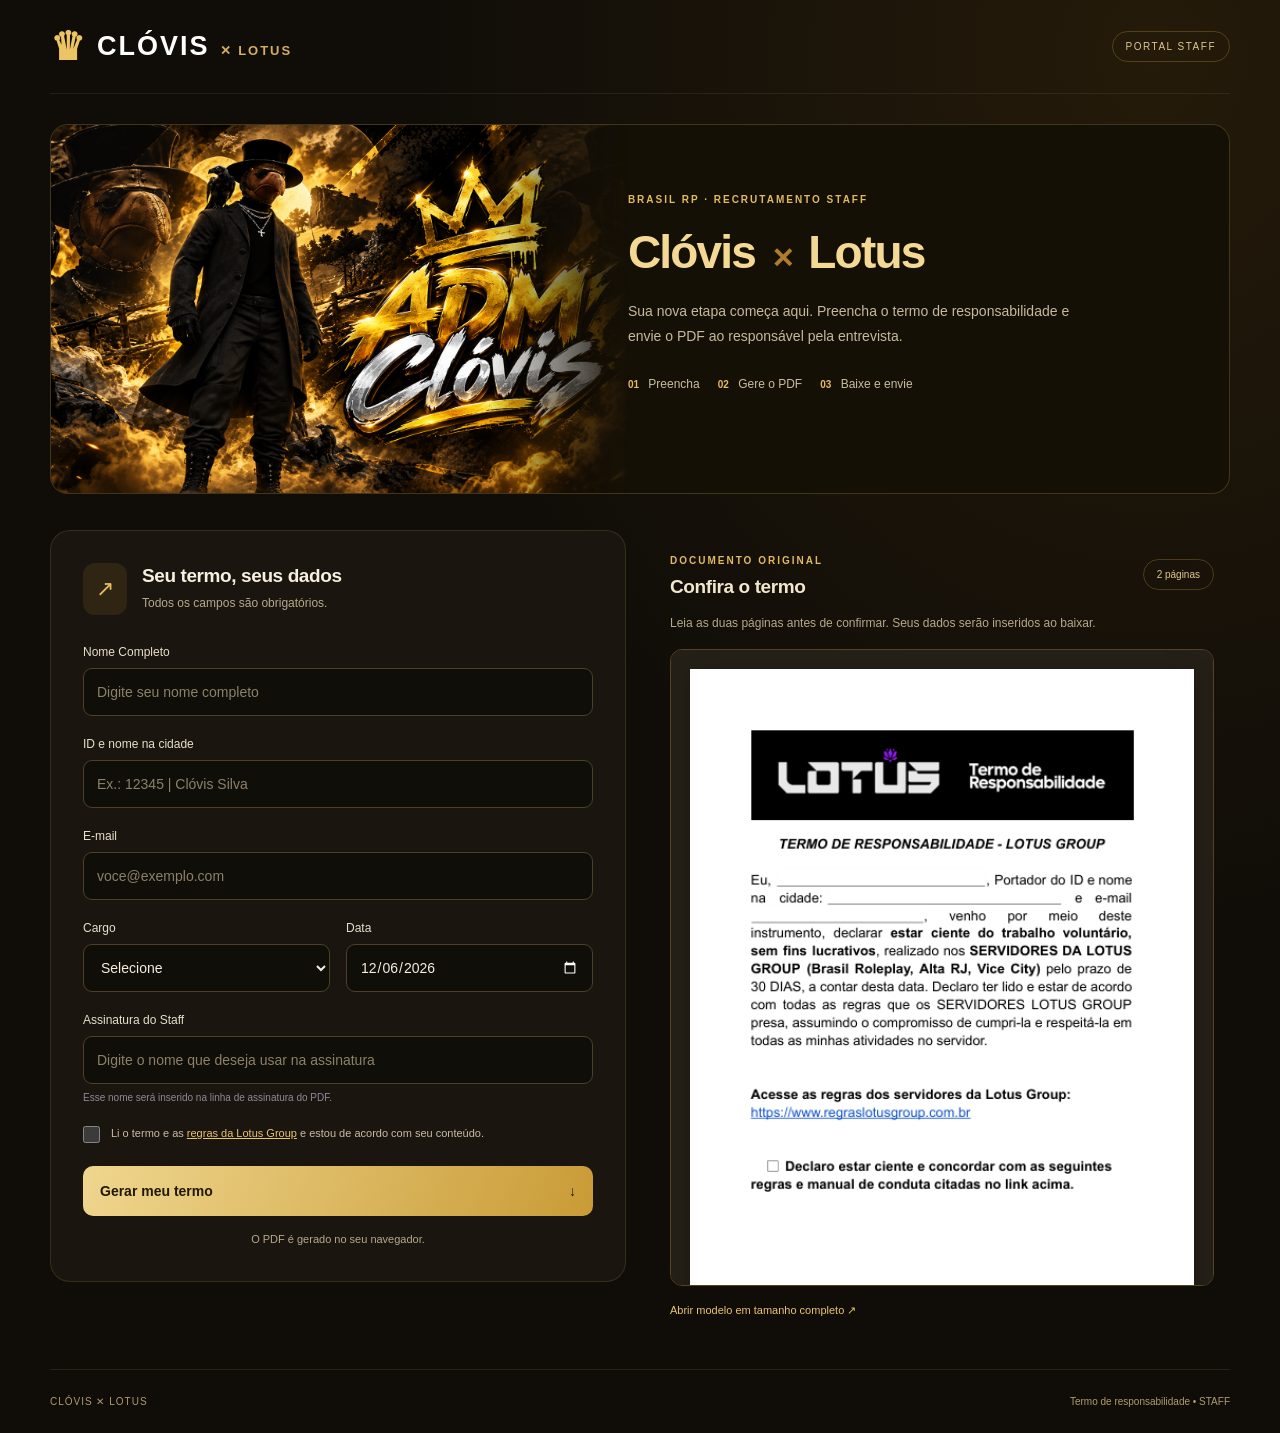
==== index.html @ dcbd93da "Add files via upload" ====
<!doctype html><html lang="pt-BR"><head><meta charset="utf-8"><meta name="viewport" content="width=device-width,initial-scale=1"><meta name="theme-color" content="#100d08"><title>Clóvis X Lotus | Termo STAFF</title><link rel="stylesheet" href="style.css?v=gold-glow-1"><script defer src="assets/pdf-lib.min.js"></script><script defer src="assets/fontkit.min.js"></script><script defer src="assets/embedded.js"></script><script defer src="app.js?v=5"></script></head><body><header><a class="brand" href="./"><span class="flower">♛</span> CLÓVIS <small>✕ LOTUS</small></a><span class="tag">PORTAL STAFF</span></header><main><section class="intro"><img class="hero-character" src="assets/clovis.png" alt="Personagem Clóvis de cartola, máscara e roupa preta em cenário dourado"><div class="hero-copy"><span class="eyebrow">BRASIL RP · RECRUTAMENTO STAFF</span><h1>Clóvis <span>✕</span> Lotus</h1><p>Sua nova etapa começa aqui. Preencha o termo de responsabilidade e envie o PDF ao responsável pela entrevista.</p><div class="steps"><span><b>01</b> Preencha</span><span><b>02</b> Gere o PDF</span><span><b>03</b> Baixe e envie</span></div></div></section><div class="workspace"><section class="card"><div class="cardhead"><span class="icon">↗</span><div><h2>Seu termo, seus dados</h2><p>Todos os campos são obrigatórios.</p></div></div><form id="form"><label>Nome Completo<input name="nome" required maxlength="80" autocomplete="name" placeholder="Digite seu nome completo"></label><label>ID e nome na cidade<input name="cidade" required maxlength="80" placeholder="Ex.: 12345 | Clóvis Silva"></label><label>E-mail<input name="email" type="email" required maxlength="90" autocomplete="email" placeholder="voce@exemplo.com"></label><div class="row"><label>Cargo<select name="cargo" required><option value="">Selecione</option><option>Ajudante</option><option>Suporte</option><option>Moderador</option><option>Administrador</option></select></label><label>Data<input name="data" type="date" required></label></div><label>Assinatura do Staff<input name="assinatura" required maxlength="80" placeholder="Digite o nome que deseja usar na assinatura"><small>Esse nome será inserido na linha de assinatura do PDF.</small></label><label class="consent"><input type="checkbox" name="aceite" required><span>Li o termo e as <a href="https://www.regraslotusgroup.com.br" target="_blank" rel="noopener">regras da Lotus Group</a> e estou de acordo com seu conteúdo.</span></label><button id="download" type="submit">Gerar meu termo <span>↓</span></button><div id="result" hidden><a id="save-pdf" class="save-pdf">Baixar PDF preenchido ↓</a><a id="open-pdf" target="_blank" rel="noopener">Abrir PDF em outra aba ↗</a><small>Se o navegador abrir o documento, use a opção de salvar ou baixar do leitor de PDF.</small></div><p id="status" role="status" aria-live="polite">O PDF é gerado no seu navegador.</p></form></section><aside class="preview"><div class="previewhead"><div><span class="eyebrow">DOCUMENTO ORIGINAL</span><h2>Confira o termo</h2></div><span class="pages">2 páginas</span></div><p class="previewhelp">Leia as duas páginas antes de confirmar. Seus dados serão inseridos ao baixar.</p><div class="sheets"><img src="assets/pagina-1.png" alt="Página 1 do termo de responsabilidade Lotus Group, com campos em branco"><img src="assets/pagina-2.png" alt="Página 2 do termo: regras, assinatura, cargo e data"></div><a class="original" href="modelo.html" target="_blank" rel="noopener">Abrir modelo em tamanho completo ↗</a></aside></div><footer>CLÓVIS ✕ LOTUS <span>Termo de responsabilidade • STAFF</span></footer></main></body></html>
---- style.css ----
:root{color-scheme:dark;font-family:Inter,Arial,sans-serif;color:#f1eff7;background:#100f16}*{box-sizing:border-box}body{margin:0;background:radial-gradient(ellipse at 85% 4%,#2e193d66,transparent 46%)}header,main{max-width:1180px;margin:auto}header{height:94px;display:flex;align-items:center;justify-content:space-between;border-bottom:1px solid #ffffff12}.brand{text-decoration:none;color:white;font-size:27px;font-weight:900;letter-spacing:2px;display:flex;align-items:center;gap:10px}.brand small{font-size:10px;letter-spacing:3px;color:#a5a0b1}.flower{font-size:39px;color:#bc8af5}.tag,.pages{font-size:10px;letter-spacing:1.5px;border:1px solid #ffffff21;border-radius:30px;padding:9px 13px;color:#beb7cb}.intro{padding:62px 0 40px;max-width:780px}.eyebrow{font-size:10px;letter-spacing:2px;font-weight:bold;color:#bb91eb}h1{font-size:53px;line-height:1.12;letter-spacing:-2px;margin:20px 0}h1 em{font-style:normal;color:#bd92f1}.intro>p{font-size:15px;color:#a8a3b3;line-height:1.8;max-width:590px}.steps{display:flex;gap:27px;margin-top:28px;font-size:12px;color:#c3bdce}.steps b{font-size:10px;color:#b98ded;margin-right:6px}.workspace{display:grid;grid-template-columns:1fr 1fr;gap:28px;align-items:start}.card{background:#1a1822;border:1px solid #ffffff12;border-radius:20px;padding:32px}.cardhead{display:flex;align-items:center;gap:15px;margin-bottom:30px}.icon{background:#a576df22;padding:13px;border-radius:12px;color:#c7a2f7;font-size:22px}h2{font-size:19px;letter-spacing:-.4px;margin:0}.cardhead p,.previewhelp{font-size:12px;color:#9c96a9;margin:7px 0 0;line-height:1.6}label{display:block;font-size:12px;color:#ded9e8;margin-bottom:21px}input,select{display:block;margin-top:9px;width:100%;height:48px;background:#111017;border:1px solid #38323f;border-radius:9px;color:#f1edf8;padding:0 13px;font:inherit;font-size:14px}input::placeholder{color:#756e82}input:focus,select:focus{outline:2px solid #ae7de1;outline-offset:2px}small{display:block;font-size:10px;color:#8f889b;margin-top:8px}.row{display:grid;grid-template-columns:1fr 1fr;gap:16px}.consent{display:flex;align-items:flex-start;gap:11px;color:#b6aebf;line-height:1.7;font-size:11px;margin-top:5px}.consent input{width:17px;height:17px;flex-shrink:0;margin:2px 0;accent-color:#bc88f2}a{color:#c9a5f2}button{width:100%;border:0;border-radius:10px;background:#bd91f0;color:#21132f;font-size:14px;font-weight:700;cursor:pointer;padding:17px;text-align:left;display:flex;justify-content:space-between}button:hover{background:#cda9f8}button:disabled{opacity:.6;cursor:wait}#status{text-align:center;color:#a39aac;font-size:11px;line-height:1.6;margin:15px 0 0}.preview{padding:20px 16px 0}.previewhead{display:flex;justify-content:space-between;align-items:center}.previewhead h2{margin-top:8px}.pages{letter-spacing:0}.previewhelp{margin:16px 0}.sheets{height:637px;overflow:auto;background:#24212c;border:1px solid #39323f;border-radius:12px;padding:19px;scrollbar-color:#6b527f #24212c}.sheets img{display:block;width:100%;margin-bottom:18px;box-shadow:0 5px 20px #0005}.sheets img:last-child{margin-bottom:0}.original{display:block;font-size:11px;margin-top:18px;text-decoration:none}footer{display:flex;justify-content:space-between;border-top:1px solid #ffffff12;margin-top:52px;padding:26px 0;color:#756e83;font-size:10px;letter-spacing:1px}footer span{letter-spacing:0}@media(max-width:1220px){header,main{margin-left:28px;margin-right:28px}}@media(max-width:740px){header{height:75px}.intro{padding-top:40px}h1{font-size:38px}.workspace{grid-template-columns:1fr}.card{padding:24px}.preview{padding:12px 0}.steps{gap:16px;font-size:11px}.sheets{height:500px}footer{gap:15px;line-height:1.7}.brand{font-size:23px}.brand small{display:none}header,main{margin-left:19px;margin-right:19px}}

/* Clóvis X Lotus */
:root{background:#100d08;color:#f7f0e0}body{background:radial-gradient(ellipse at 90% 4%,#79501133,transparent 45%)}.flower{color:#ecc464}.brand small{color:#d3af63;font-size:13px;letter-spacing:2px}.tag,.pages{border-color:#d4ac4a44;color:#dfc88f}.intro{max-width:none;position:relative;min-height:370px;margin:30px 0 36px;padding:0;overflow:hidden;border-radius:18px;border:1px solid #dab96338;background:#151006}.hero-character{position:absolute;width:49%;height:100%;object-fit:cover;object-position:29% center;mask-image:linear-gradient(90deg,#000 75%,transparent)}.hero-copy{position:relative;padding:64px 35px 55px;margin-left:46%}.eyebrow{color:#e1ba61}h1{font-size:46px;letter-spacing:-1.8px;white-space:nowrap;color:#f3d994}h1 span{font-size:28px;color:#af7e28;margin:0 5px}.hero-copy p{font-size:14px;color:#c6b99d;line-height:1.8;max-width:465px}.steps b{color:#e5bd60}.steps{gap:18px}.steps span{color:#c9bca3}.card{background:#1a160f;border-color:#dfbd5e24}.icon{color:#e6bd60;background:#b6852922}label{color:#e7dfcd}input,select{background:#100e09;border-color:#4c4028;color:#f5eddf}input::placeholder{color:#8c8069}input:focus,select:focus{outline-color:#d2a84b}.consent input{accent-color:#deb754}a{color:#e8c46f}.consent{color:#c8bca5}button{background:linear-gradient(110deg,#efd68e,#c99b36);color:#211805}button:hover{background:#f3dba0}.sheets{background:#252017;border-color:#544326;scrollbar-color:#917139 #252017}.previewhelp,.cardhead p,#status{color:#b6a88c}.previewhead h2{color:#f2e6cd}footer{color:#b09b70;border-color:#d4b45a22}.save-pdf{display:block;text-align:center;padding:15px;background:#edc96e;color:#201706;border-radius:8px;font-weight:bold;text-decoration:none;margin-bottom:13px}#result{border:1px solid #cba24555;background:#bd8f2110;padding:16px;border-radius:10px;margin-top:18px}#result[hidden]{display:none}#open-pdf{font-size:12px;display:block;text-align:center}#result small{line-height:1.6;text-align:center;color:#bfae8e;margin-top:12px}@media(max-width:740px){.intro{min-height:480px;margin-top:22px}.hero-character{width:100%;height:300px;object-position:28% 40%;mask-image:linear-gradient(180deg,#000 60%,transparent)}.hero-copy{margin:0;padding:270px 22px 28px}.hero-copy h1{font-size:35px;margin:14px 0}.hero-copy p{font-size:13px}.hero-copy .steps{gap:13px;font-size:10px}.brand small{display:block;font-size:10px}.brand{font-size:20px;gap:7px}.tag{font-size:8px;padding:8px}.steps b{margin-right:3px}}

/* Brilho dourado suave nas bordas */
@keyframes lotus-gold-pulse {
  0%,100% { border-color:rgba(190,145,48,.35); box-shadow:0 0 3px rgba(224,174,53,.08),inset 0 0 2px rgba(224,174,53,.03); }
  50% { border-color:rgba(244,199,91,.90); box-shadow:0 0 13px rgba(224,174,53,.26),inset 0 0 5px rgba(224,174,53,.08); }
}
.card,.intro,.sheets { animation:lotus-gold-pulse 3.8s ease-in-out infinite; }
input:not([type="checkbox"]),select { animation:lotus-gold-pulse 3.8s ease-in-out infinite; }
form>label:nth-of-type(2) input { animation-delay:.25s; }
form>label:nth-of-type(3) input { animation-delay:.5s; }
.row input,.row select { animation-delay:.75s; }
form>label:nth-of-type(4) input { animation-delay:1s; }
input:not([type="checkbox"]):focus,select:focus { animation:none; border-color:#f0ca72; box-shadow:0 0 14px #e0ae3540; }
@media(prefers-reduced-motion:reduce) {
 .card,.intro,.sheets,input:not([type="checkbox"]),select { animation:none; border-color:#b58b3b; }
}
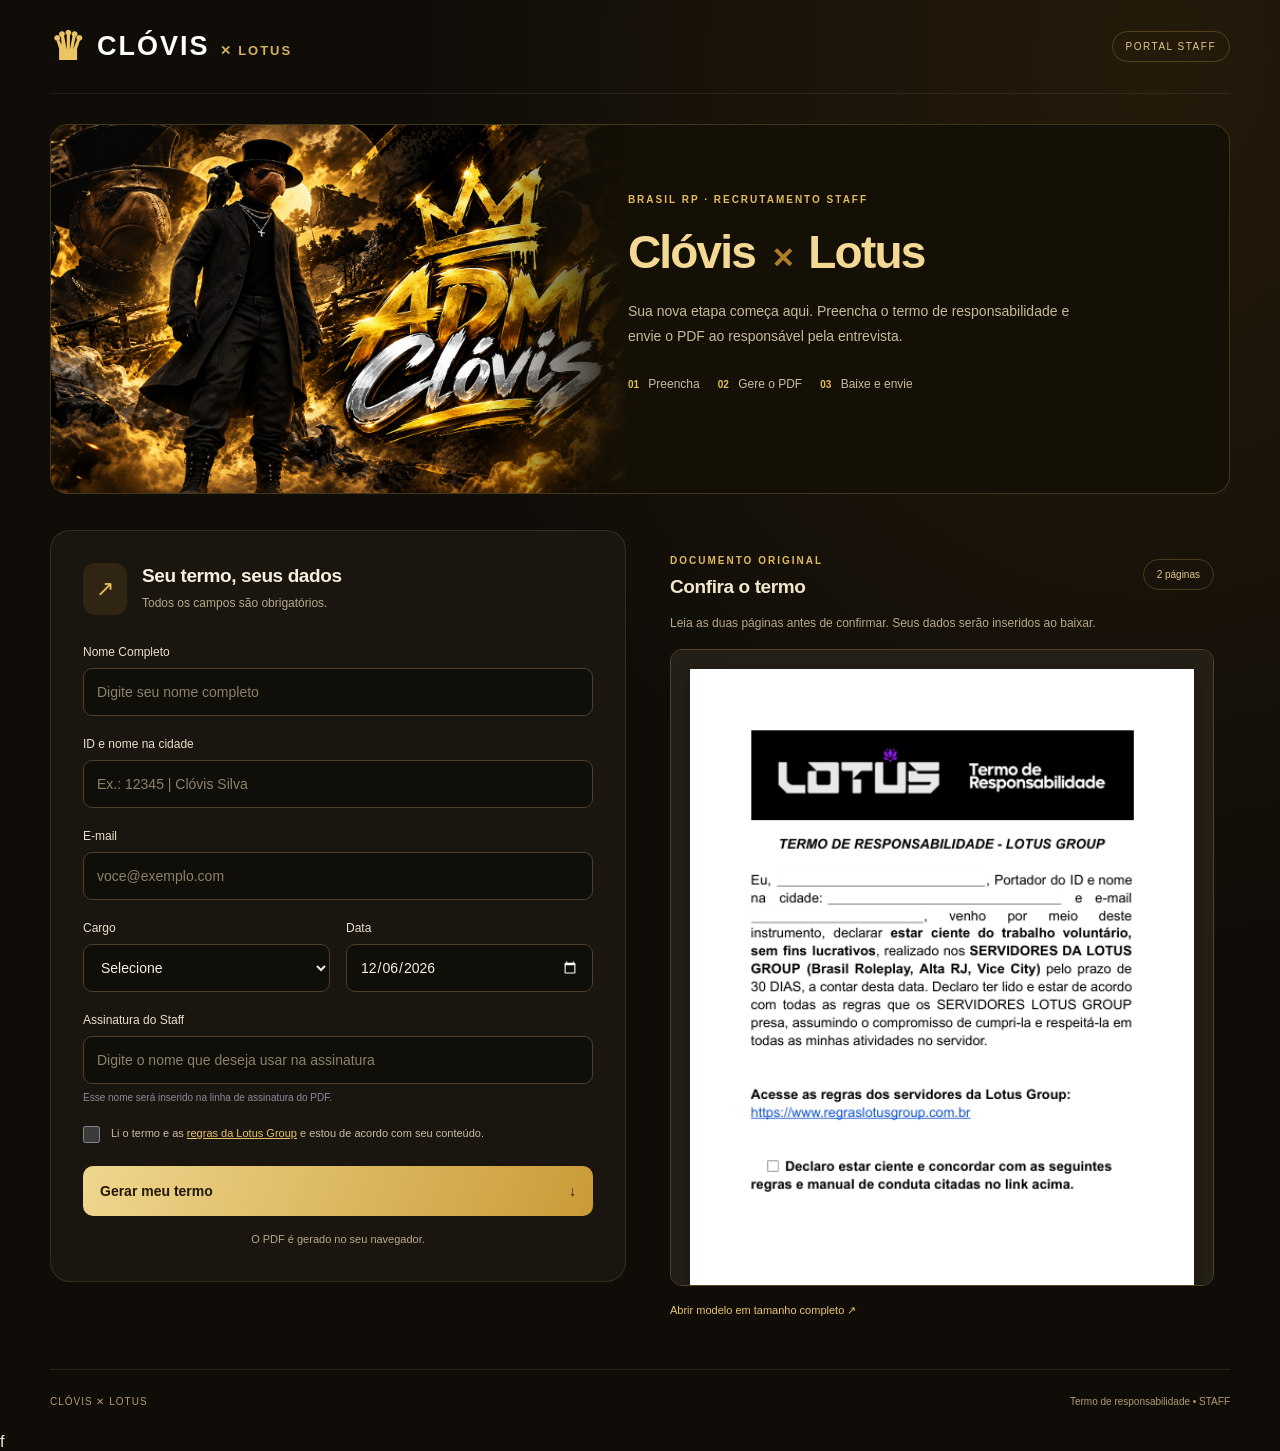
==== commit 35f6679f: "Add Google Tag Manager script to index.html" ====
--- a/index.html
+++ b/index.html
@@ -1 +1,10 @@
-<!doctype html><html lang="pt-BR"><head><meta charset="utf-8"><meta name="viewport" content="width=device-width,initial-scale=1"><meta name="theme-color" content="#100d08"><title>Clóvis X Lotus | Termo STAFF</title><link rel="stylesheet" href="style.css?v=gold-glow-1"><script defer src="assets/pdf-lib.min.js"></script><script defer src="assets/fontkit.min.js"></script><script defer src="assets/embedded.js"></script><script defer src="app.js?v=5"></script></head><body><header><a class="brand" href="./"><span class="flower">♛</span> CLÓVIS <small>✕ LOTUS</small></a><span class="tag">PORTAL STAFF</span></header><main><section class="intro"><img class="hero-character" src="assets/clovis.png" alt="Personagem Clóvis de cartola, máscara e roupa preta em cenário dourado"><div class="hero-copy"><span class="eyebrow">BRASIL RP · RECRUTAMENTO STAFF</span><h1>Clóvis <span>✕</span> Lotus</h1><p>Sua nova etapa começa aqui. Preencha o termo de responsabilidade e envie o PDF ao responsável pela entrevista.</p><div class="steps"><span><b>01</b> Preencha</span><span><b>02</b> Gere o PDF</span><span><b>03</b> Baixe e envie</span></div></div></section><div class="workspace"><section class="card"><div class="cardhead"><span class="icon">↗</span><div><h2>Seu termo, seus dados</h2><p>Todos os campos são obrigatórios.</p></div></div><form id="form"><label>Nome Completo<input name="nome" required maxlength="80" autocomplete="name" placeholder="Digite seu nome completo"></label><label>ID e nome na cidade<input name="cidade" required maxlength="80" placeholder="Ex.: 12345 | Clóvis Silva"></label><label>E-mail<input name="email" type="email" required maxlength="90" autocomplete="email" placeholder="voce@exemplo.com"></label><div class="row"><label>Cargo<select name="cargo" required><option value="">Selecione</option><option>Ajudante</option><option>Suporte</option><option>Moderador</option><option>Administrador</option></select></label><label>Data<input name="data" type="date" required></label></div><label>Assinatura do Staff<input name="assinatura" required maxlength="80" placeholder="Digite o nome que deseja usar na assinatura"><small>Esse nome será inserido na linha de assinatura do PDF.</small></label><label class="consent"><input type="checkbox" name="aceite" required><span>Li o termo e as <a href="https://www.regraslotusgroup.com.br" target="_blank" rel="noopener">regras da Lotus Group</a> e estou de acordo com seu conteúdo.</span></label><button id="download" type="submit">Gerar meu termo <span>↓</span></button><div id="result" hidden><a id="save-pdf" class="save-pdf">Baixar PDF preenchido ↓</a><a id="open-pdf" target="_blank" rel="noopener">Abrir PDF em outra aba ↗</a><small>Se o navegador abrir o documento, use a opção de salvar ou baixar do leitor de PDF.</small></div><p id="status" role="status" aria-live="polite">O PDF é gerado no seu navegador.</p></form></section><aside class="preview"><div class="previewhead"><div><span class="eyebrow">DOCUMENTO ORIGINAL</span><h2>Confira o termo</h2></div><span class="pages">2 páginas</span></div><p class="previewhelp">Leia as duas páginas antes de confirmar. Seus dados serão inseridos ao baixar.</p><div class="sheets"><img src="assets/pagina-1.png" alt="Página 1 do termo de responsabilidade Lotus Group, com campos em branco"><img src="assets/pagina-2.png" alt="Página 2 do termo: regras, assinatura, cargo e data"></div><a class="original" href="modelo.html" target="_blank" rel="noopener">Abrir modelo em tamanho completo ↗</a></aside></div><footer>CLÓVIS ✕ LOTUS <span>Termo de responsabilidade • STAFF</span></footer></main></body></html>
+<!doctype html><html lang="pt-BR"><head> <!-- Google tag (gtag.js) -->
+<script async src="https://www.googletagmanager.com/gtag/js?id=G-C2KGF7F0KL"></script>
+<script>
+  window.dataLayer = window.dataLayer || [];
+  function gtag(){dataLayer.push(arguments);}
+  gtag('js', new Date());
+
+  gtag('config', 'G-C2KGF7F0KL');
+</script> <meta charset="utf-8"><meta name="viewport" content="width=device-width,initial-scale=1"><meta name="theme-color" content="#100d08"><title>Clóvis X Lotus | Termo STAFF</title><link rel="stylesheet" href="style.css?v=gold-glow-1"><script defer src="assets/pdf-lib.min.js"></script><script defer src="assets/fontkit.min.js"></script><script defer src="assets/embedded.js"></script><script defer src="app.js?v=5"></script><link rel="icon" type="image/x-icon" href="./favicon.ico?v=2"></head><body><header><a class="brand" href="./"><span class="flower">♛</span> CLÓVIS <small>✕ LOTUS</small></a><span class="tag">PORTAL STAFF</span></header><main><section class="intro"><img class="hero-character" src="assets/clovis.png" alt="Personagem Clóvis de cartola, máscara e roupa preta em cenário dourado"><div class="hero-copy"><span class="eyebrow">BRASIL RP · RECRUTAMENTO STAFF</span><h1>Clóvis <span>✕</span> Lotus</h1><p>Sua nova etapa começa aqui. Preencha o termo de responsabilidade e envie o PDF ao responsável pela entrevista.</p><div class="steps"><span><b>01</b> Preencha</span><span><b>02</b> Gere o PDF</span><span><b>03</b> Baixe e envie</span></div></div></section><div class="workspace"><section class="card"><div class="cardhead"><span class="icon">↗</span><div><h2>Seu termo, seus dados</h2><p>Todos os campos são obrigatórios.</p></div></div><form id="form"><label>Nome Completo<input name="nome" required maxlength="80" autocomplete="name" placeholder="Digite seu nome completo"></label><label>ID e nome na cidade<input name="cidade" required maxlength="80" placeholder="Ex.: 12345 | Clóvis Silva"></label><label>E-mail<input name="email" type="email" required maxlength="90" autocomplete="email" placeholder="voce@exemplo.com"></label><div class="row"><label>Cargo<select name="cargo" required><option value="">Selecione</option><option>Ajudante</option><option>Suporte</option><option>Moderador</option><option>Administrador</option></select></label><label>Data<input name="data" type="date" required></label></div><label>Assinatura do Staff<input name="assinatura" required maxlength="80" placeholder="Digite o nome que deseja usar na assinatura"><small>Esse nome será inserido na linha de assinatura do PDF.</small></label><label class="consent"><input type="checkbox" name="aceite" required><span>Li o termo e as <a href="https://www.regraslotusgroup.com.br" target="_blank" rel="noopener">regras da Lotus Group</a> e estou de acordo com seu conteúdo.</span></label><button id="download" type="submit">Gerar meu termo <span>↓</span></button><div id="result" hidden><a id="save-pdf" class="save-pdf">Baixar PDF preenchido ↓</a><a id="open-pdf" target="_blank" rel="noopener">Abrir PDF em outra aba ↗</a><small>Se o navegador abrir o documento, use a opção de salvar ou baixar do leitor de PDF.</small></div><p id="status" role="status" aria-live="polite">O PDF é gerado no seu navegador.</p></form></section><aside class="preview"><div class="previewhead"><div><span class="eyebrow">DOCUMENTO ORIGINAL</span><h2>Confira o termo</h2></div><span class="pages">2 páginas</span></div><p class="previewhelp">Leia as duas páginas antes de confirmar. Seus dados serão inseridos ao baixar.</p><div class="sheets"><img src="assets/pagina-1.png" alt="Página 1 do termo de responsabilidade Lotus Group, com campos em branco"><img src="assets/pagina-2.png" alt="Página 2 do termo: regras, assinatura, cargo e data"></div><a class="original" href="modelo.html" target="_blank" rel="noopener">Abrir modelo em tamanho completo ↗</a></aside></div><footer>CLÓVIS ✕ LOTUS <span>Termo de responsabilidade • STAFF</span></footer></main></body></html>
+f
